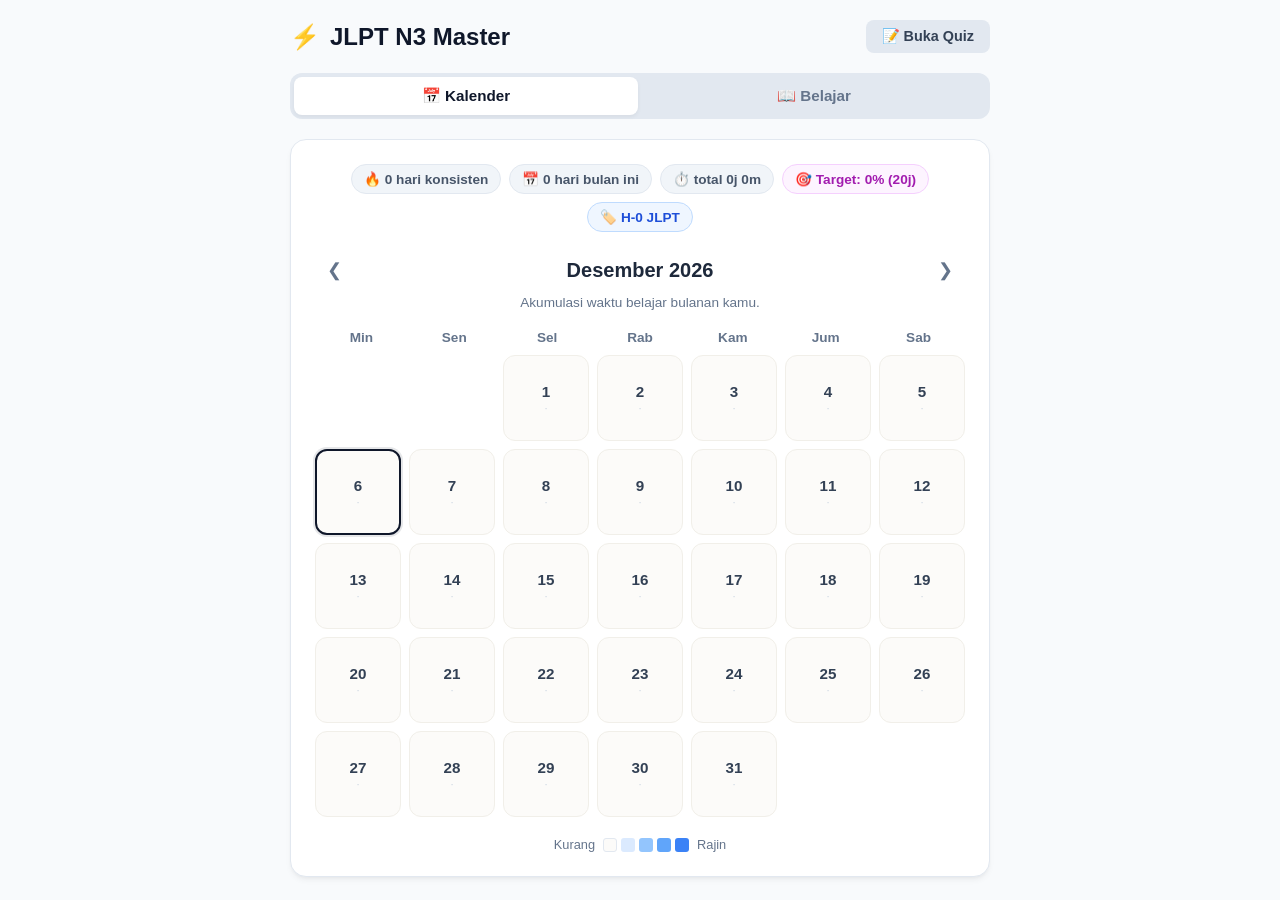
==== index.html @ 39426d57 "Add files via upload" ====
<!DOCTYPE html>
<html lang="id">
<head>
    <meta charset="UTF-8">
    <meta name="viewport" content="width=device-width, initial-scale=1.0">
    <title>Flashcard JLPT N3 - Kalender & Belajar</title>
    <link rel="stylesheet" href="style.css">
</head>
<body>

    <div class="app-container">
        <!-- HEADER -->
        <div class="header-container">
            <div class="header-title">
                <span class="calendar-icon">⚡</span>
                <h1>JLPT N3 Master</h1>
            </div>
            <a href="quiz.html" class="quiz-link-btn">📝 Buka Quiz</a>
        </div>

        <!-- TAB NAVIGATION -->
        <div class="tab-navigation">
            <button class="tab-btn active" id="btnTabCalendar" onclick="switchTab('calendar')">📅 Kalender</button>
            <button class="tab-btn" id="btnTabStudy" onclick="switchTab('study')">📖 Belajar</button>
        </div>

        <!-- TAB 1: KALENDER (AKUMULASI WAKTU & STATS) -->
        <div id="calendarTabContent" class="tab-content">
            <div id="calendarSection" class="calendar-card">
<div class="stats-bar">
    <div class="stat-badge">🔥 <span id="streakCount">0</span> hari konsisten</div>
    <div class="stat-badge">📅 <span id="monthDaysCount">0</span> hari bulan ini</div>
    <div class="stat-badge">⏱️ total <span id="totalMonthTime">0j 0m</span></div>
    <div class="stat-badge target-badge">🎯 Target: <span id="targetProgress">0%</span> (20j)</div>
    <div class="stat-badge jlpt">🏷️ H-<span id="jlptCountdown">0</span> JLPT</div>
</div>

                <!-- MONTH NAVIGATION -->
                <div class="month-nav">
                    <button class="nav-arrow" onclick="changeMonth(-1)">&#10094;</button>
                    <h2 id="monthYearTitle">September 2026</h2>
                    <button class="nav-arrow" onclick="changeMonth(1)">&#10095;</button>
                </div>
                <p class="calendar-subtitle">Akumulasi waktu belajar bulanan kamu.</p>

                <!-- WEEKDAYS HEADER -->
                <div class="weekdays-grid">
                    <div>Min</div><div>Sen</div><div>Sel</div><div>Rab</div><div>Kam</div><div>Jum</div><div>Sab</div>
                </div>

                <!-- DAYS GRID -->
                <div class="days-grid" id="daysGrid"></div>

                <!-- LEGEND -->
                <div class="calendar-legend">
                    <span>Kurang</span>
                    <div class="legend-boxes">
                        <div class="legend-box level-0"></div>
                        <div class="legend-box level-1"></div>
                        <div class="legend-box level-2"></div>
                        <div class="legend-box level-3"></div>
                        <div class="legend-box level-4"></div>
                    </div>
                    <span>Rajin</span>
                </div>
            </div>
        </div>

        <!-- TAB 2: MENU BELAJAR (DENGAN SESI PAGI, SIANG, MALAM) -->
        <div id="studyTabContent" class="tab-content" style="display: none;">
            <!-- Pemilihan Hari -->
            <div id="studySelectionCard" class="study-hub-card">
                <div class="study-hub-header">
                    <h2>🚀 Pilih Hari Materi Belajar</h2>
                    <p>Pilih hari materi kosakata JLPT N3 yang ingin kamu pelajari.</p>
                </div>
                <div class="study-selection-box">
                    <label for="directDaySelect"><strong>Target Hari:</strong></label>
                    <select id="directDaySelect" class="study-select">
                        <!-- Diisi otomatis via JavaScript -->
                    </select>
                    <button class="action-btn-primary" onclick="openStudySessions()">Buka Menu Sesi ➔</button>
                </div>
            </div>

            <!-- Menu Sesi (Pagi, Siang, Malam) per Hari -->
            <div id="studySessionMenu" class="session-menu-card" style="display: none;">
                <div class="session-header">
                    <button class="back-calendar-btn" onclick="backToStudySelection()">⬅️ Pilih Hari Lain</button>
                    <h3 id="studySessionMenuTitle">Sesi Belajar Hari ke-X</h3>
                </div>
                <div class="session-buttons-list">
                    <button id="studyBtnPagi" class="session-btn">
                        <div class="session-info">
                            <span class="session-title">☀️ Sesi Pagi</span>
                            <span class="session-desc">Bagian 1</span>
                        </div>
                        <span id="studyStatusPagi" class="status-badge">Mulai ➔</span>
                    </button>
                    <button id="studyBtnSiang" class="session-btn">
                        <div class="session-info">
                            <span class="session-title">🌤️ Sesi Siang</span>
                            <span class="session-desc">Bagian 2</span>
                        </div>
                        <span id="studyStatusSiang" class="status-badge">Mulai ➔</span>
                    </button>
                    <button id="studyBtnMalam" class="session-btn">
                        <div class="session-info">
                            <span class="session-title">🌙 Sesi Malam</span>
                            <span class="session-desc">Bagian 3</span>
                        </div>
                        <span id="studyStatusMalam" class="status-badge">Mulai ➔</span>
                    </button>
                </div>
            </div>
        </div>

        <!-- AREA BELAJAR FLASHCARD -->
        <div id="learning-area" style="display: none; margin-top: 20px;" class="learning-card">
            <div class="learning-top-bar">
                <button class="back-calendar-btn" onclick="backToStudySessionsMenu()">⬅️ Kembali ke Menu Sesi</button>
                <div class="info-bar" id="infoBar">
                    <span id="counter">Sisa: 20</span>
                    <span id="timerDisplay">⏱️ 00:00</span>
                </div>
            </div>

            <div class="flashcard-container" id="cardContainer">
                <div class="flashcard" id="flashcard">
                    <div class="card-face card-front" id="cardFront">-</div>
                    <div class="card-face card-back" id="cardBack">-</div>
                </div>
            </div>
            <p class="card-hint">Klik kartu untuk membalik</p>

            <div class="rating-buttons" id="ratingButtons">
                <button class="btn-hard" onclick="rateCard(3)">Susah (3)</button>
                <button class="btn-medium" onclick="rateCard(7)">Ragu (7)</button>
                <button class="btn-easy" onclick="rateCard('easy')">Mudah ✔️</button>
            </div>
        </div>

        <!-- SCREEN SELESAI -->
        <div class="completion-screen" id="completionScreen" style="display: none; margin-top: 20px;">
            <div class="completion-card">
                <h2>🎉 Sesi Selesai!</h2>
                <p id="resultText">Hebat! Kamu berhasil menguasai sesi ini.</p>
                <button class="restart-btn" onclick="backToStudySessionsMenuFromCompletion()">Kembali ke Menu Sesi 📚</button>
            </div>
        </div>
    </div>

    <script src="app.js"></script>
</body>
</html>
---- style.css ----
* {
    box-sizing: border-box;
    margin: 0;
    padding: 0;
    font-family: -apple-system, BlinkMacSystemFont, "Segoe UI", Roboto, Helvetica, Arial, sans-serif;
}

body {
    background-color: #f8fafc;
    color: #1e293b;
    padding: 20px;
    display: flex;
    justify-content: center;
    min-height: 100vh;
}

.app-container {
    width: 100%;
    max-width: 700px;
}

.header-container {
    display: flex;
    justify-content: space-between;
    align-items: center;
    margin-bottom: 20px;
}

.header-title {
    display: flex;
    align-items: center;
    gap: 10px;
}

.header-title h1 {
    font-size: 1.5rem;
    font-weight: 700;
    color: #0f172a;
}

.calendar-icon {
    font-size: 1.5rem;
}

.quiz-link-btn {
    background: #e2e8f0;
    color: #334155;
    padding: 8px 16px;
    border-radius: 8px;
    text-decoration: none;
    font-weight: 600;
    font-size: 0.9rem;
    transition: background 0.2s;
}

.quiz-link-btn:hover {
    background: #cbd5e1;
}

/* Calendar Card */
.calendar-card {
    background: #ffffff;
    border-radius: 16px;
    padding: 24px;
    box-shadow: 0 4px 6px -1px rgba(0, 0, 0, 0.05), 0 2px 4px -2px rgba(0, 0, 0, 0.05);
    border: 1px solid #e2e8f0;
}

.stats-bar {
    display: flex;
    gap: 8px;
    flex-wrap: wrap;
    margin-bottom: 20px;
    justify-content: center;
}

.stat-badge {
    background: #f1f5f9;
    padding: 6px 12px;
    border-radius: 20px;
    font-size: 0.85rem;
    font-weight: 600;
    color: #475569;
    border: 1px solid #e2e8f0;
}

.stat-badge.jlpt {
    background: #eff6ff;
    color: #1d4ed8;
    border-color: #bfdbfe;
}

.month-nav {
    display: flex;
    justify-content: space-between;
    align-items: center;
    margin-bottom: 6px;
}

.month-nav h2 {
    font-size: 1.25rem;
    font-weight: 700;
    color: #1e293b;
}

.nav-arrow {
    background: none;
    border: none;
    font-size: 1.1rem;
    cursor: pointer;
    color: #64748b;
    padding: 8px 12px;
    border-radius: 6px;
    transition: background 0.2s;
}

.nav-arrow:hover {
    background: #f1f5f9;
    color: #0f172a;
}

.calendar-subtitle {
    text-align: center;
    font-size: 0.85rem;
    color: #64748b;
    margin-bottom: 20px;
}

.weekdays-grid {
    display: grid;
    grid-template-columns: repeat(7, 1fr);
    text-align: center;
    font-weight: 600;
    font-size: 0.85rem;
    color: #64748b;
    margin-bottom: 10px;
}

.days-grid {
    display: grid;
    grid-template-columns: repeat(7, 1fr);
    gap: 8px;
}

.day-cell {
    aspect-ratio: 1;
    background: #fafaf9;
    border: 1px solid #f1f5f9;
    border-radius: 12px;
    display: flex;
    flex-direction: column;
    justify-content: center;
    align-items: center;
    cursor: pointer;
    transition: all 0.2s ease;
    padding: 4px;
}

.day-cell:hover {
    border-color: #94a3b8;
    transform: translateY(-1px);
}

.day-cell.empty {
    background: transparent;
    border: none;
    cursor: default;
}

.day-cell.empty:hover {
    transform: none;
}

.day-number {
    font-size: 0.95rem;
    font-weight: 600;
    color: #334155;
}

.day-time {
    font-size: 0.7rem;
    color: #64748b;
    margin-top: 2px;
}

/* Intensity Colors matching screenshot */
.day-cell.level-0 {
    background: #fcfbf9;
    border-color: #f1efe9;
}
.day-cell.level-0 .day-time {
    color: #cbd5e1;
}

.day-cell.level-1 {
    background: #dbeafe;
    border-color: #bfdbfe;
}
.day-cell.level-1 .day-number, .day-cell.level-1 .day-time {
    color: #1e40af;
}

.day-cell.level-2 {
    background: #93c5fd;
    border-color: #60a5fa;
}
.day-cell.level-2 .day-number, .day-cell.level-2 .day-time {
    color: #1e3a8a;
}

.day-cell.level-3 {
    background: #60a5fa;
    border-color: #3b82f6;
}
.day-cell.level-3 .day-number, .day-cell.level-3 .day-time {
    color: #ffffff;
}

.day-cell.level-4 {
    background: #3b82f6;
    border-color: #2563eb;
}
.day-cell.level-4 .day-number, .day-cell.level-4 .day-time {
    color: #ffffff;
}

.day-cell.today {
    border: 2px solid #0f172a;
    box-shadow: 0 0 0 2px rgba(15, 23, 42, 0.1);
}

/* Legend */
.calendar-legend {
    display: flex;
    align-items: center;
    justify-content: center;
    gap: 8px;
    margin-top: 20px;
    font-size: 0.8rem;
    color: #64748b;
}

.legend-boxes {
    display: flex;
    gap: 4px;
}

.legend-box {
    width: 14px;
    height: 14px;
    border-radius: 3px;
}

.legend-box.level-0 { background: #fcfbf9; border: 1px solid #e2e8f0; }
.legend-box.level-1 { background: #dbeafe; }
.legend-box.level-2 { background: #93c5fd; }
.legend-box.level-3 { background: #60a5fa; }
.legend-box.level-4 { background: #3b82f6; }

/* Session Menu Card */
.session-menu-card, .learning-card, .completion-card {
    background: #ffffff;
    border-radius: 16px;
    padding: 24px;
    box-shadow: 0 4px 6px -1px rgba(0, 0, 0, 0.05);
    border: 1px solid #e2e8f0;
}

.session-header {
    display: flex;
    flex-direction: column;
    gap: 12px;
    margin-bottom: 20px;
}

.session-header h3 {
    font-size: 1.2rem;
    color: #1e293b;
}

.back-calendar-btn {
    background: #f1f5f9;
    border: none;
    color: #475569;
    padding: 8px 12px;
    border-radius: 8px;
    font-weight: 600;
    font-size: 0.85rem;
    cursor: pointer;
    align-self: flex-start;
    transition: background 0.2s;
}

.back-calendar-btn:hover {
    background: #e2e8f0;
}

.session-buttons-list {
    display: flex;
    flex-direction: column;
    gap: 12px;
}

.session-btn {
    padding: 16px 20px;
    font-size: 1rem;
    border-radius: 12px;
    border: 2px solid #e2e8f0;
    background: #ffffff;
    cursor: pointer;
    display: flex;
    justify-content: space-between;
    align-items: center;
    transition: all 0.2s ease;
    text-align: left;
}

.session-info {
    display: flex;
    flex-direction: column;
    gap: 2px;
}

.session-title {
    font-weight: 700;
    color: #1e293b;
}

.session-desc {
    font-size: 0.8rem;
    color: #64748b;
}

.status-badge {
    font-weight: 600;
    font-size: 0.9rem;
    padding: 6px 12px;
    border-radius: 8px;
    background: #f1f5f9;
    color: #475569;
}

.session-btn.completed {
    background: #f0fdf4;
    border-color: #86efac;
}
.session-btn.completed .status-badge {
    background: #dcfce7;
    color: #166534;
}

.session-btn.locked {
    background: #f8fafc;
    border-color: #e2e8f0;
    opacity: 0.7;
    cursor: not-allowed;
}

/* Learning Area */
.learning-top-bar {
    display: flex;
    justify-content: space-between;
    align-items: center;
    margin-bottom: 20px;
}

.info-bar {
    display: flex;
    gap: 15px;
    font-weight: 600;
    color: #475569;
    font-size: 0.9rem;
}

.flashcard-container {
    perspective: 1000px;
    width: 100%;
    height: 260px;
    margin-bottom: 12px;
}

.flashcard {
    width: 100%;
    height: 100%;
    position: relative;
    transform-style: preserve-3d;
    transition: transform 0.4s ease;
    cursor: pointer;
}

.flashcard.flipped {
    transform: rotateY(180deg);
}

.card-face {
    position: absolute;
    width: 100%;
    height: 100%;
    backface-visibility: hidden;
    display: flex;
    justify-content: center;
    align-items: center;
    border-radius: 14px;
    font-size: 1.8rem;
    font-weight: bold;
    padding: 20px;
    text-align: center;
    box-shadow: 0 4px 6px -1px rgba(0,0,0,0.05);
    border: 2px solid #e2e8f0;
}

.card-front {
    background: #ffffff;
    color: #0f172a;
}

.card-back {
    background: #f8fafc;
    color: #1e293b;
    transform: rotateY(180deg);
}

.card-hint {
    text-align: center;
    font-size: 0.8rem;
    color: #94a3b8;
    margin-bottom: 20px;
}

.rating-buttons {
    display: flex;
    gap: 10px;
}

.rating-buttons button {
    flex: 1;
    padding: 12px;
    border: none;
    border-radius: 10px;
    font-weight: bold;
    cursor: pointer;
    color: white;
    font-size: 0.95rem;
    transition: opacity 0.2s;
}

.rating-buttons button:hover {
    opacity: 0.9;
}

.btn-hard { background: #ef4444; }
.btn-medium { background: #f59e0b; }
.btn-easy { background: #10b981; }

/* Completion */
.completion-card {
    text-align: center;
    padding: 20px;
}

.completion-card h2 {
    color: #166534;
    margin-bottom: 10px;
}

.completion-card p {
    color: #475569;
    margin-bottom: 20px;
    line-height: 1.5;
}

.restart-btn {
    background: #2563eb;
    color: white;
    border: none;
    padding: 12px 24px;
    border-radius: 10px;
    font-weight: bold;
    cursor: pointer;
    font-size: 1rem;
}
.restart-btn:hover {
    background: #1d4ed8;
}
/* --- TAB NAVIGATION STYLING --- */
.tab-navigation {
    display: flex;
    background: #e2e8f0;
    padding: 4px;
    border-radius: 12px;
    margin-bottom: 20px;
    gap: 4px;
}

.tab-btn {
    flex: 1;
    padding: 10px;
    border: none;
    background: transparent;
    font-weight: 600;
    font-size: 0.95rem;
    color: #64748b;
    border-radius: 8px;
    cursor: pointer;
    transition: all 0.2s ease;
}

.tab-btn.active {
    background: #ffffff;
    color: #0f172a;
    box-shadow: 0 2px 4px rgba(0, 0, 0, 0.05);
}

/* --- STUDY HUB CARD (TAB BELAJAR) --- */
.study-hub-card {
    background: #ffffff;
    border-radius: 16px;
    padding: 24px;
    box-shadow: 0 4px 6px -1px rgba(0, 0, 0, 0.05);
    border: 1px solid #e2e8f0;
}

.study-hub-header {
    margin-bottom: 20px;
}

.study-hub-header h2 {
    font-size: 1.25rem;
    color: #1e293b;
    margin-bottom: 6px;
}

.study-hub-header p {
    font-size: 0.9rem;
    color: #64748b;
}

.study-selection-box {
    display: flex;
    flex-direction: column;
    gap: 12px;
}

.study-select {
    padding: 12px;
    border-radius: 8px;
    border: 1px solid #cbd5e1;
    font-size: 1rem;
    background: #f8fafc;
    color: #1e293b;
}

.action-btn-primary {
    background: #2563eb;
    color: white;
    border: none;
    padding: 12px;
    border-radius: 10px;
    font-weight: bold;
    font-size: 1rem;
    cursor: pointer;
    transition: background 0.2s;
}

.action-btn-primary:hover {
    background: #1d4ed8;
}
/* --- TAB NAVIGATION STYLING --- */
.tab-navigation {
    display: flex;
    background: #e2e8f0;
    padding: 4px;
    border-radius: 12px;
    margin-bottom: 20px;
    gap: 4px;
}

.tab-btn {
    flex: 1;
    padding: 10px;
    border: none;
    background: transparent;
    font-weight: 600;
    font-size: 0.95rem;
    color: #64748b;
    border-radius: 8px;
    cursor: pointer;
    transition: all 0.2s ease;
}

.tab-btn.active {
    background: #ffffff;
    color: #0f172a;
    box-shadow: 0 2px 4px rgba(0, 0, 0, 0.05);
}

/* --- STUDY HUB CARD (TAB BELAJAR) --- */
.study-hub-card {
    background: #ffffff;
    border-radius: 16px;
    padding: 24px;
    box-shadow: 0 4px 6px -1px rgba(0, 0, 0, 0.05);
    border: 1px solid #e2e8f0;
}

.study-hub-header {
    margin-bottom: 20px;
}

.study-hub-header h2 {
    font-size: 1.25rem;
    color: #1e293b;
    margin-bottom: 6px;
}

.study-hub-header p {
    font-size: 0.9rem;
    color: #64748b;
}

.study-selection-box {
    display: flex;
    flex-direction: column;
    gap: 12px;
}

.study-select {
    padding: 12px;
    border-radius: 8px;
    border: 1px solid #cbd5e1;
    font-size: 1rem;
    background: #f8fafc;
    color: #1e293b;
}

.action-btn-primary {
    background: #2563eb;
    color: white;
    border: none;
    padding: 12px;
    border-radius: 10px;
    font-weight: bold;
    font-size: 1rem;
    cursor: pointer;
    transition: background 0.2s;
}

.action-btn-primary:hover {
    background: #1d4ed8;
}

* {
    box-sizing: border-box;
    margin: 0;
    padding: 0;
    font-family: -apple-system, BlinkMacSystemFont, "Segoe UI", Roboto, Helvetica, Arial, sans-serif;
}

body {
    background-color: #f8fafc;
    color: #1e293b;
    padding: 20px;
    display: flex;
    justify-content: center;
    min-height: 100vh;
}

.app-container {
    width: 100%;
    max-width: 700px;
}

.header-container {
    display: flex;
    justify-content: space-between;
    align-items: center;
    margin-bottom: 20px;
}

.header-title {
    display: flex;
    align-items: center;
    gap: 10px;
}

.header-title h1 {
    font-size: 1.5rem;
    font-weight: 700;
    color: #0f172a;
}

.calendar-icon {
    font-size: 1.5rem;
}

.quiz-link-btn {
    background: #e2e8f0;
    color: #334155;
    padding: 8px 16px;
    border-radius: 8px;
    text-decoration: none;
    font-weight: 600;
    font-size: 0.9rem;
    transition: background 0.2s;
}

.quiz-link-btn:hover {
    background: #cbd5e1;
}

/* Calendar Card (Non-klik / View Only) */
.calendar-card {
    background: #ffffff;
    border-radius: 16px;
    padding: 24px;
    box-shadow: 0 4px 6px -1px rgba(0, 0, 0, 0.05), 0 2px 4px -2px rgba(0, 0, 0, 0.05);
    border: 1px solid #e2e8f0;
}

.stats-bar {
    display: flex;
    gap: 8px;
    flex-wrap: wrap;
    margin-bottom: 20px;
    justify-content: center;
}

.stat-badge {
    background: #f1f5f9;
    padding: 6px 12px;
    border-radius: 20px;
    font-size: 0.85rem;
    font-weight: 600;
    color: #475569;
    border: 1px solid #e2e8f0;
}

.stat-badge.jlpt {
    background: #eff6ff;
    color: #1d4ed8;
    border-color: #bfdbfe;
}

.month-nav {
    display: flex;
    justify-content: space-between;
    align-items: center;
    margin-bottom: 6px;
}

.month-nav h2 {
    font-size: 1.25rem;
    font-weight: 700;
    color: #1e293b;
}

.nav-arrow {
    background: none;
    border: none;
    font-size: 1.1rem;
    cursor: pointer;
    color: #64748b;
    padding: 8px 12px;
    border-radius: 6px;
    transition: background 0.2s;
}

.nav-arrow:hover {
    background: #f1f5f9;
    color: #0f172a;
}

.calendar-subtitle {
    text-align: center;
    font-size: 0.85rem;
    color: #64748b;
    margin-bottom: 20px;
}

.weekdays-grid {
    display: grid;
    grid-template-columns: repeat(7, 1fr);
    text-align: center;
    font-weight: 600;
    font-size: 0.85rem;
    color: #64748b;
    margin-bottom: 10px;
}

.days-grid {
    display: grid;
    grid-template-columns: repeat(7, 1fr);
    gap: 8px;
}

.day-cell {
    aspect-ratio: 1;
    background: #fafaf9;
    border: 1px solid #f1f5f9;
    border-radius: 12px;
    display: flex;
    flex-direction: column;
    justify-content: center;
    align-items: center;
    cursor: default; /* Membuat sel kalender tidak bisa diklik */
    padding: 4px;
}

.day-cell.empty {
    background: transparent;
    border: none;
}

.day-number {
    font-size: 0.95rem;
    font-weight: 600;
    color: #334155;
}

.day-time {
    font-size: 0.7rem;
    color: #64748b;
    margin-top: 2px;
}

/* Intensity Colors */
.day-cell.level-0 { background: #fcfbf9; border-color: #f1efe9; }
.day-cell.level-0 .day-time { color: #cbd5e1; }
.day-cell.level-1 { background: #dbeafe; border-color: #bfdbfe; }
.day-cell.level-1 .day-number, .day-cell.level-1 .day-time { color: #1e40af; }
.day-cell.level-2 { background: #93c5fd; border-color: #60a5fa; }
.day-cell.level-2 .day-number, .day-cell.level-2 .day-time { color: #1e3a8a; }
.day-cell.level-3 { background: #60a5fa; border-color: #3b82f6; }
.day-cell.level-3 .day-number, .day-cell.level-3 .day-time { color: #ffffff; }
.day-cell.level-4 { background: #3b82f6; border-color: #2563eb; }
.day-cell.level-4 .day-number, .day-cell.level-4 .day-time { color: #ffffff; }

.day-cell.today {
    border: 2px solid #0f172a;
    box-shadow: 0 0 0 2px rgba(15, 23, 42, 0.1);
}

/* Legend */
.calendar-legend {
    display: flex;
    align-items: center;
    justify-content: center;
    gap: 8px;
    margin-top: 20px;
    font-size: 0.8rem;
    color: #64748b;
}

.legend-boxes {
    display: flex;
    gap: 4px;
}

.legend-box {
    width: 14px;
    height: 14px;
    border-radius: 3px;
}

.legend-box.level-0 { background: #fcfbf9; border: 1px solid #e2e8f0; }
.legend-box.level-1 { background: #dbeafe; }
.legend-box.level-2 { background: #93c5fd; }
.legend-box.level-3 { background: #60a5fa; }
.legend-box.level-4 { background: #3b82f6; }

/* Session Menu Card & Learning */
.session-menu-card, .learning-card, .completion-card {
    background: #ffffff;
    border-radius: 16px;
    padding: 24px;
    box-shadow: 0 4px 6px -1px rgba(0, 0, 0, 0.05);
    border: 1px solid #e2e8f0;
}

.session-header {
    display: flex;
    flex-direction: column;
    gap: 12px;
    margin-bottom: 20px;
}

.session-header h3 {
    font-size: 1.2rem;
    color: #1e293b;
}

.back-calendar-btn {
    background: #f1f5f9;
    border: none;
    color: #475569;
    padding: 8px 12px;
    border-radius: 8px;
    font-weight: 600;
    font-size: 0.85rem;
    cursor: pointer;
    align-self: flex-start;
    transition: background 0.2s;
}

.back-calendar-btn:hover {
    background: #e2e8f0;
}

.session-buttons-list {
    display: flex;
    flex-direction: column;
    gap: 12px;
}

.session-btn {
    padding: 16px 20px;
    font-size: 1rem;
    border-radius: 12px;
    border: 2px solid #e2e8f0;
    background: #ffffff;
    cursor: pointer;
    display: flex;
    justify-content: space-between;
    align-items: center;
    transition: all 0.2s ease;
    text-align: left;
}

.session-info {
    display: flex;
    flex-direction: column;
    gap: 2px;
}

.session-title {
    font-weight: 700;
    color: #1e293b;
}

.session-desc {
    font-size: 0.8rem;
    color: #64748b;
}

.status-badge {
    font-weight: 600;
    font-size: 0.9rem;
    padding: 6px 12px;
    border-radius: 8px;
    background: #f1f5f9;
    color: #475569;
}

.session-btn.completed {
    background: #f0fdf4;
    border-color: #86efac;
}
.session-btn.completed .status-badge {
    background: #dcfce7;
    color: #166534;
}

.session-btn.locked {
    background: #f8fafc;
    border-color: #e2e8f0;
    opacity: 0.7;
    cursor: not-allowed;
}

/* Learning Area */
.learning-top-bar {
    display: flex;
    justify-content: space-between;
    align-items: center;
    margin-bottom: 20px;
}

.info-bar {
    display: flex;
    gap: 15px;
    font-weight: 600;
    color: #475569;
    font-size: 0.9rem;
}

.flashcard-container {
    perspective: 1000px;
    width: 100%;
    height: 260px;
    margin-bottom: 12px;
}

.flashcard {
    width: 100%;
    height: 100%;
    position: relative;
    transform-style: preserve-3d;
    transition: transform 0.4s ease;
    cursor: pointer;
}

.flashcard.flipped {
    transform: rotateY(180deg);
}

.card-face {
    position: absolute;
    width: 100%;
    height: 100%;
    backface-visibility: hidden;
    display: flex;
    justify-content: center;
    align-items: center;
    border-radius: 14px;
    font-size: 1.8rem;
    font-weight: bold;
    padding: 20px;
    text-align: center;
    box-shadow: 0 4px 6px -1px rgba(0,0,0,0.05);
    border: 2px solid #e2e8f0;
}

.card-front {
    background: #ffffff;
    color: #0f172a;
}

.card-back {
    background: #f8fafc;
    color: #1e293b;
    transform: rotateY(180deg);
}

.card-hint {
    text-align: center;
    font-size: 0.8rem;
    color: #94a3b8;
    margin-bottom: 20px;
}

.rating-buttons {
    display: flex;
    gap: 10px;
}

.rating-buttons button {
    flex: 1;
    padding: 12px;
    border: none;
    border-radius: 10px;
    font-weight: bold;
    cursor: pointer;
    color: white;
    font-size: 0.95rem;
    transition: opacity 0.2s;
}

.rating-buttons button:hover {
    opacity: 0.9;
}

.btn-hard { background: #ef4444; }
.btn-medium { background: #f59e0b; }
.btn-easy { background: #10b981; }

/* Completion */
.completion-card {
    text-align: center;
    padding: 20px;
}

.completion-card h2 {
    color: #166534;
    margin-bottom: 10px;
}

.completion-card p {
    color: #475569;
    margin-bottom: 20px;
    line-height: 1.5;
}

.restart-btn {
    background: #2563eb;
    color: white;
    border: none;
    padding: 12px 24px;
    border-radius: 10px;
    font-weight: bold;
    cursor: pointer;
    font-size: 1rem;
}
.restart-btn:hover {
    background: #1d4ed8;
}
/* --- QUIZ OPTIONS STYLING --- */
.quiz-option-btn {
    width: 100%;
    padding: 14px 20px;
    background: #ffffff;
    border: 2px solid #e2e8f0;
    border-radius: 12px;
    font-size: 1rem;
    font-weight: 600;
    color: #1e293b;
    cursor: pointer;
    text-align: left;
    transition: all 0.2s ease;
    box-shadow: 0 2px 4px rgba(0, 0, 0, 0.02);
}

.quiz-option-btn:hover {
    background: #f1f5f9;
    border-color: #cbd5e1;
}

.quiz-option-btn.correct {
    background: #f0fdf4 !important;
    border-color: #86efac !important;
    color: #166534 !important;
}

.quiz-option-btn.wrong {
    background: #fef2f2 !important;
    border-color: #fca5a5 !important;
    color: #991b1b !important;
}
/* --- TARGET BADGE STYLING --- */
.stat-badge.target-badge {
    background: #fdf4ff;
    color: #a21caf;
    border-color: #f5d0fe;
}
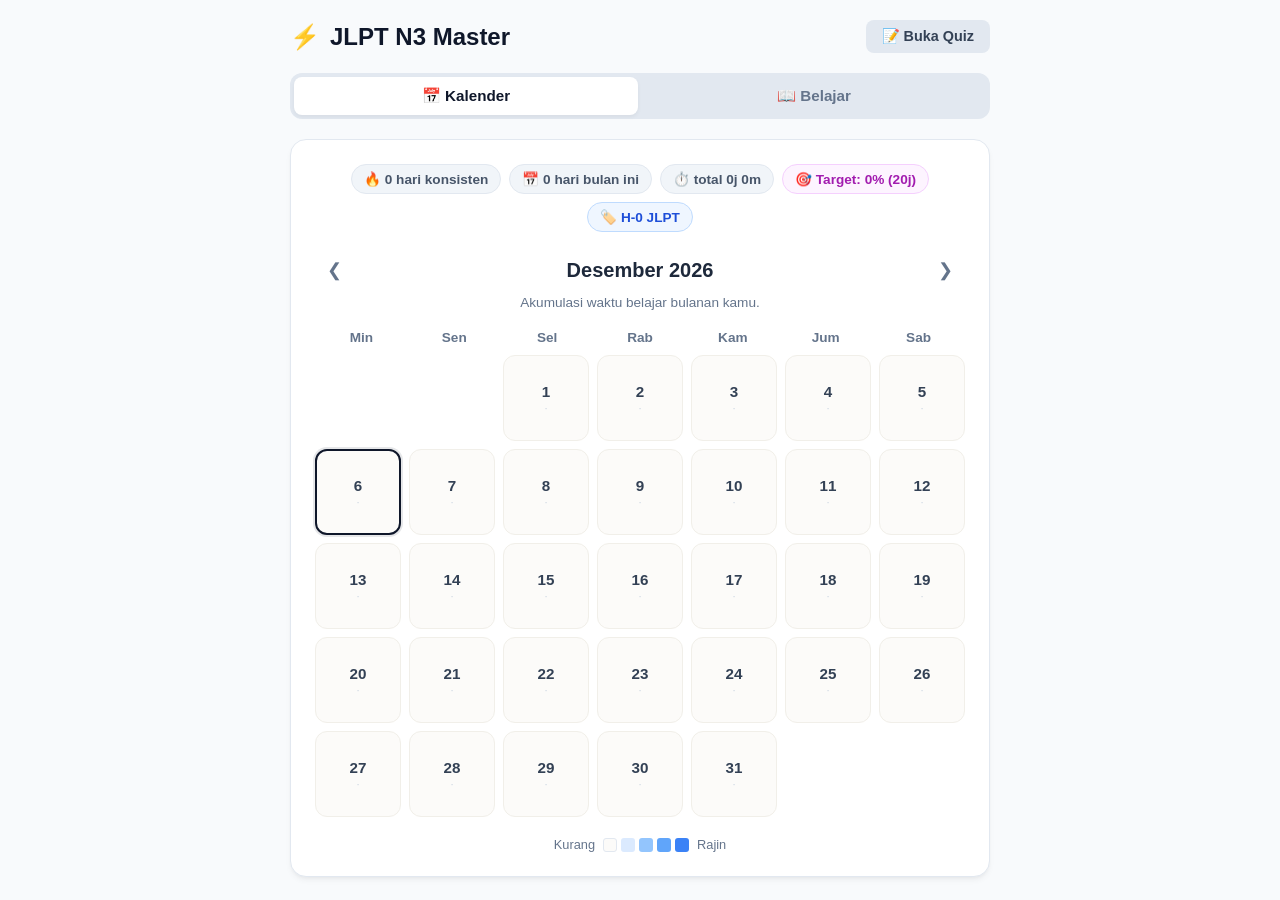
==== commit 9e279546: "Add study session menu and vocabulary list Added a study session menu with buttons for different stu" ====
--- a/index.html
+++ b/index.html
@@ -139,7 +139,44 @@
                 <button class="btn-easy" onclick="rateCard('easy')">Mudah ✔️</button>
             </div>
         </div>
+<!-- Menu Sesi (Pagi, Siang, Malam) per Hari -->
+            <div id="studySessionMenu" class="session-menu-card" style="display: none;">
+                <div class="session-header">
+                    <button class="back-calendar-btn" onclick="backToStudySelection()">⬅️ Pilih Hari Lain</button>
+                    <h3 id="studySessionMenuTitle">Sesi Belajar Hari ke-X</h3>
+                </div>
+                <div class="session-buttons-list">
+                    <button id="studyBtnPagi" class="session-btn">
+                        <div class="session-info">
+                            <span class="session-title">☀️ Sesi Pagi</span>
+                            <span class="session-desc">Bagian 1</span>
+                        </div>
+                        <span id="studyStatusPagi" class="status-badge">Mulai ➔</span>
+                    </button>
+                    <button id="studyBtnSiang" class="session-btn">
+                        <div class="session-info">
+                            <span class="session-title">🌤️ Sesi Siang</span>
+                            <span class="session-desc">Bagian 2</span>
+                        </div>
+                        <span id="studyStatusSiang" class="status-badge">Mulai ➔</span>
+                    </button>
+                    <button id="studyBtnMalam" class="session-btn">
+                        <div class="session-info">
+                            <span class="session-title">🌙 Sesi Malam</span>
+                            <span class="session-desc">Bagian 3</span>
+                        </div>
+                        <span id="studyStatusMalam" class="status-badge">Mulai ➔</span>
+                    </button>
+                </div>
 
+                <!-- TAMBAHAN: Daftar Kosakata Hari Ini -->
+                <div class="day-vocab-list-container" style="margin-top: 24px;">
+                    <h4 style="margin-bottom: 12px; font-size: 1.05rem; color: #1e293b;">📖 Daftar Kosakata Hari Ini:</h4>
+                    <div id="dayVocabList" class="vocab-list-scroll">
+                        <!-- Diisi otomatis via JavaScript -->
+                    </div>
+                </div>
+            </div>
         <!-- SCREEN SELESAI -->
         <div class="completion-screen" id="completionScreen" style="display: none; margin-top: 20px;">
             <div class="completion-card">
@@ -152,4 +189,4 @@
 
     <script src="app.js"></script>
 </body>
-</html>+</html>
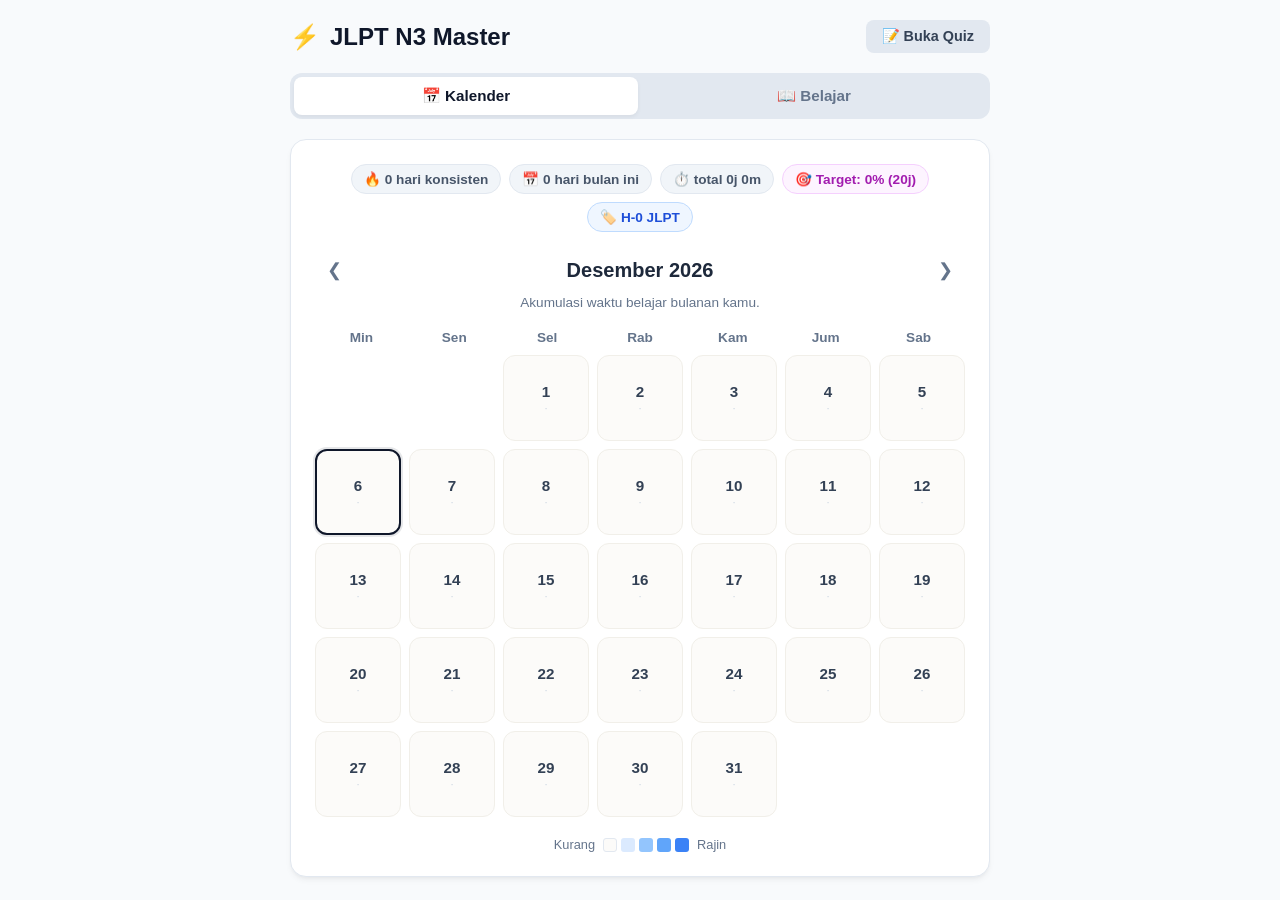
==== commit fde37219: "Add vocabulary preview section to index.html Added a preview section for today's vocabulary." ====
--- a/index.html
+++ b/index.html
@@ -111,6 +111,12 @@
                         </div>
                         <span id="studyStatusMalam" class="status-badge">Mulai ➔</span>
                     </button>
+                    <div class="preview-vocab-section" style="margin-top: 20px; text-align: left;">
+        <h4 style="margin-bottom: 8px; font-size: 0.95rem; color: #475569;">👁️ Preview Kosakata Hari Ini:</h4>
+        <div id="previewVocabList" class="vocab-list-scroll" style="max-height: 200px;">
+            <!-- Diisi otomatis via JavaScript -->
+        </div>
+    </div>
                 </div>
             </div>
         </div>
--- a/style.css
+++ b/style.css
@@ -1130,4 +1130,49 @@
     background: #fdf4ff;
     color: #a21caf;
     border-color: #f5d0fe;
-}+}
+/* --- DAFTAR KOSAKATA DI MENU SESI --- */
+.vocab-list-scroll {
+    max-height: 280px;
+    overflow-y: auto;
+    display: flex;
+    flex-direction: column;
+    gap: 8px;
+    padding-right: 4px;
+}
+
+.vocab-item {
+    background: #f8fafc;
+    border: 1px solid #e2e8f0;
+    padding: 10px 14px;
+    border-radius: 8px;
+    display: flex;
+    align-items: center;
+    gap: 12px;
+    font-size: 0.9rem;
+    transition: background 0.2s;
+}
+
+.vocab-item:hover {
+    background: #f1f5f9;
+}
+
+.vocab-number {
+    color: #94a3b8;
+    font-size: 0.8rem;
+    font-weight: 600;
+    min-width: 24px;
+}
+
+.vocab-front {
+    font-weight: 700;
+    color: #0f172a;
+    font-size: 1rem;
+    min-width: 90px;
+}
+
+.vocab-back {
+    color: #475569;
+    flex: 1;
+    text-align: right;
+}
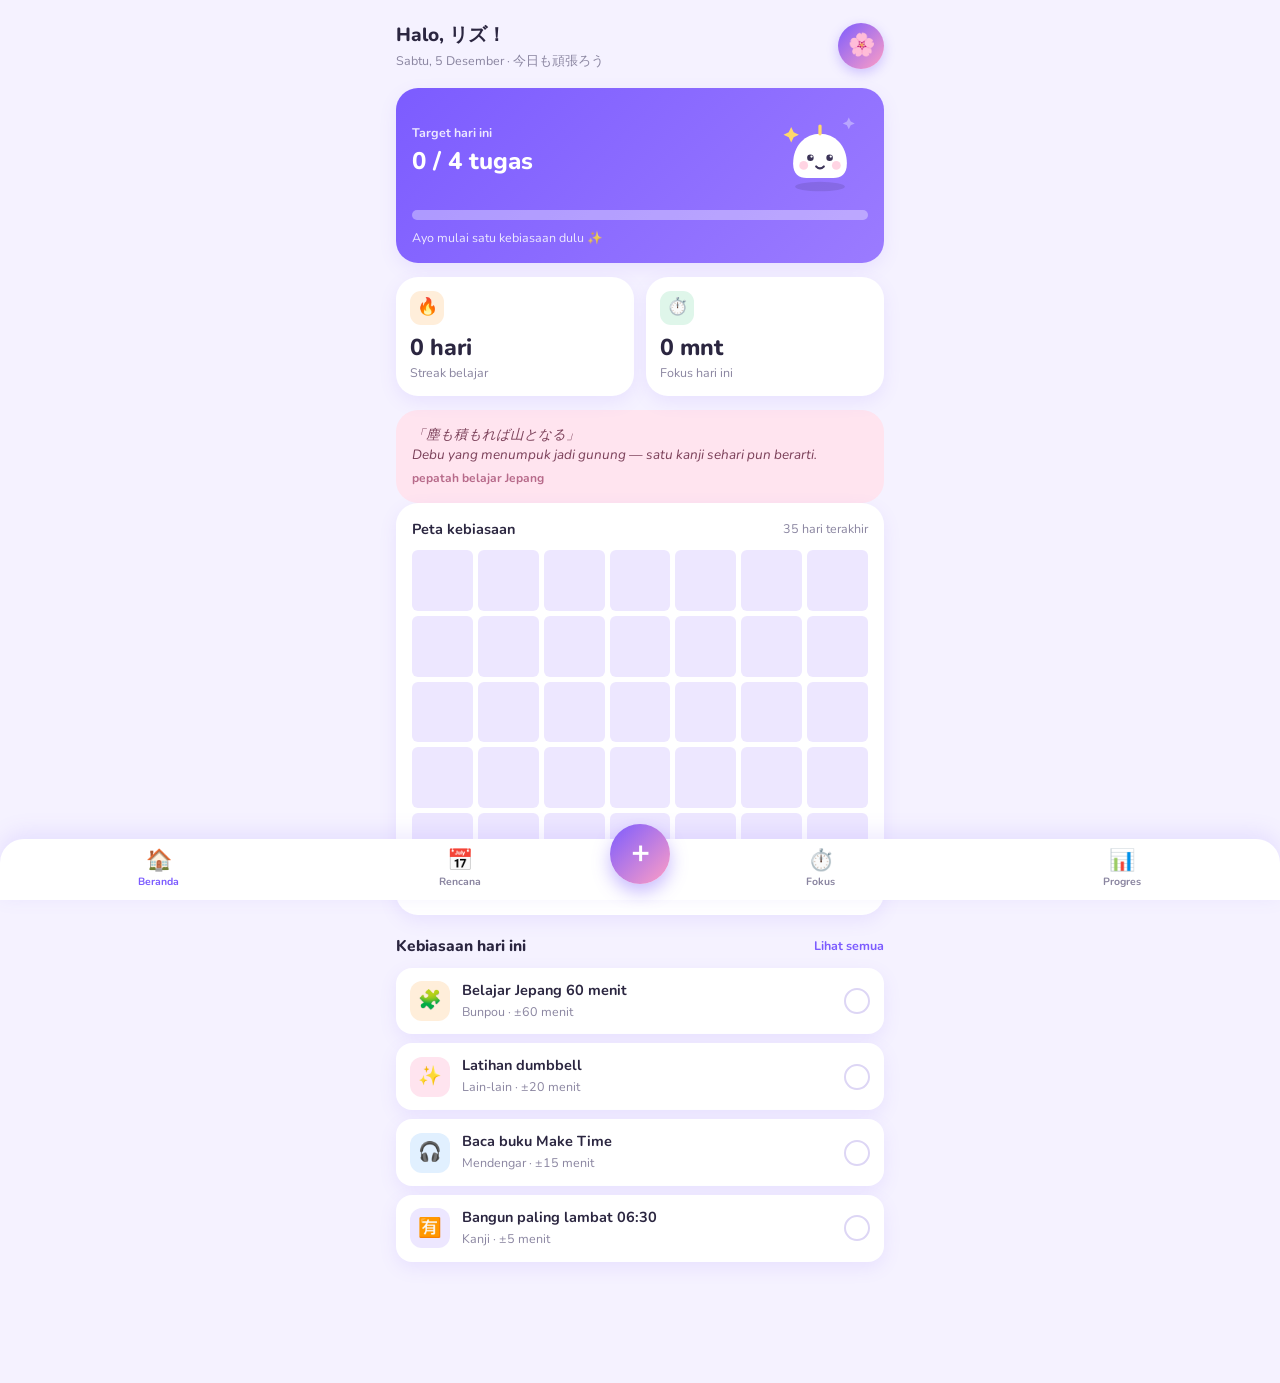
==== commit e8164ad4: "Add files via upload" ====
--- a/index.html
+++ b/index.html
@@ -1,198 +1,652 @@
 <!DOCTYPE html>
 <html lang="id">
 <head>
-    <meta charset="UTF-8">
-    <meta name="viewport" content="width=device-width, initial-scale=1.0">
-    <title>Flashcard JLPT N3 - Kalender & Belajar</title>
-    <link rel="stylesheet" href="style.css">
+<meta charset="utf-8">
+<meta name="viewport" content="width=device-width, initial-scale=1, viewport-fit=cover">
+<meta name="theme-color" content="#7C5CFF">
+<link rel="manifest" href="manifest.webmanifest">
+<link rel="apple-touch-icon" href="ikon-192.png">
+<link rel="preconnect" href="https://fonts.googleapis.com">
+<link rel="preconnect" href="https://fonts.gstatic.com" crossorigin>
+<link href="https://fonts.googleapis.com/css2?family=Nunito:wght@400;600;700;800&display=swap" rel="stylesheet">
+<title>Ganbatte — Pelacak Kebiasaan</title>
+<style>
+:root{
+  --ungu:#7C5CFF; --ungu-tua:#5B3FD9; --ungu-muda:#EDE7FF; --bg:#F5F2FF;
+  --pink:#FF9EC4; --pink-muda:#FFE4EF; --hijau:#4ECB8E; --hijau-muda:#DFF6EA;
+  --oranye:#FFAE57; --oranye-muda:#FFEEDA; --biru:#5AA9F5; --biru-muda:#E1F0FF;
+  --teks:#2B2640; --abu:#8A85A0; --kartu:#fff;
+  --r1:16px; --r2:22px; --r3:28px;
+  --bayang:0 6px 18px rgba(124,92,255,.10);
+}
+*{box-sizing:border-box;-webkit-tap-highlight-color:transparent}
+html,body{margin:0;padding:0}
+body{
+  font-family:Nunito,system-ui,-apple-system,"Segoe UI",Roboto,sans-serif;
+  background:var(--bg); color:var(--teks); font-size:15px; line-height:1.45;
+  padding-bottom:112px; overscroll-behavior-y:none;
+}
+#bungkus{max-width:520px;margin:0 auto;padding:18px 16px 0}
+.layar{display:none;animation:masuk .22s ease}
+.layar.aktif{display:block}
+@keyframes masuk{from{opacity:0;transform:translateY(8px)}to{opacity:1;transform:none}}
+
+/* ---------- header ---------- */
+.kepala{display:flex;align-items:center;gap:12px;margin:4px 0 18px}
+.kepala .teks{flex:1;min-width:0}
+.kepala h1{margin:0;font-size:19px;font-weight:800}
+.kepala p{margin:2px 0 0;font-size:12.5px;color:var(--abu)}
+.avatar{width:46px;height:46px;border-radius:50%;flex:0 0 auto;
+  background:linear-gradient(135deg,var(--ungu),var(--pink));
+  display:flex;align-items:center;justify-content:center;font-size:22px;
+  box-shadow:0 4px 12px rgba(124,92,255,.32)}
+.judul-layar{display:flex;align-items:center;gap:10px;margin:2px 0 16px}
+.judul-layar h1{margin:0;font-size:20px;font-weight:800;flex:1}
+.ikon-bulat{width:38px;height:38px;border-radius:12px;border:0;background:var(--kartu);
+  box-shadow:var(--bayang);font-size:17px;cursor:pointer;display:grid;place-items:center}
+
+/* ---------- kartu ---------- */
+.kartu{background:var(--kartu);border-radius:var(--r2);padding:16px;box-shadow:var(--bayang);margin-bottom:14px}
+.kartu-ungu{background:linear-gradient(135deg,var(--ungu),#9B7BFF);color:#fff}
+.kartu-ungu .kecil{color:rgba(255,255,255,.85)}
+.baris{display:flex;align-items:center;gap:12px}
+.kecil{font-size:12.5px;color:var(--abu)}
+.h2{font-size:15.5px;font-weight:800;margin:20px 0 10px;display:flex;align-items:center}
+.h2 a{margin-left:auto;font-size:12.5px;color:var(--ungu);text-decoration:none;font-weight:700}
+.bar{height:10px;border-radius:99px;background:rgba(255,255,255,.35);overflow:hidden;margin-top:10px}
+.kartu:not(.kartu-ungu) .bar{background:var(--ungu-muda)}
+.bar > i{display:block;height:100%;border-radius:99px;background:#fff;transition:width .35s ease}
+.kartu:not(.kartu-ungu) .bar > i{background:linear-gradient(90deg,var(--ungu),var(--pink))}
+.bar.tipis{height:8px}
+
+/* ---------- daftar tugas ---------- */
+.tugas{display:flex;align-items:center;gap:12px;padding:12px 14px;background:var(--kartu);
+  border-radius:var(--r1);box-shadow:var(--bayang);margin-bottom:9px;cursor:pointer}
+.tugas .ikon{width:40px;height:40px;border-radius:12px;display:grid;place-items:center;font-size:19px;flex:0 0 auto}
+.tugas .isi{flex:1;min-width:0}
+.tugas .isi b{display:block;font-size:14.5px;font-weight:700}
+.tugas.selesai .isi b{text-decoration:line-through;color:var(--abu);font-weight:600}
+.cawang{width:26px;height:26px;border-radius:50%;border:2.5px solid #DDD6F5;display:grid;place-items:center;
+  color:transparent;font-size:14px;flex:0 0 auto;transition:.2s}
+.tugas.selesai .cawang{background:var(--ungu);border-color:var(--ungu);color:#fff}
+.kategori-kanji{background:var(--ungu-muda)} .kategori-kosakata{background:var(--hijau-muda)}
+.kategori-bunpou{background:var(--oranye-muda)} .kategori-dengar{background:var(--biru-muda)}
+.kategori-lain{background:var(--pink-muda)}
+
+/* ---------- strip minggu ---------- */
+.strip{display:flex;gap:6px;margin-bottom:14px}
+.strip div{flex:1;text-align:center;padding:9px 0 8px;border-radius:14px;background:var(--kartu);
+  box-shadow:var(--bayang);font-size:11.5px;color:var(--abu);cursor:pointer}
+.strip div b{display:block;font-size:15px;color:var(--teks);font-weight:700;margin-top:2px}
+.strip div.ini{background:linear-gradient(135deg,var(--ungu),#9B7BFF);color:rgba(255,255,255,.9)}
+.strip div.ini b{color:#fff}
+
+/* ---------- fokus ---------- */
+.tab{display:flex;gap:6px;background:var(--ungu-muda);padding:5px;border-radius:99px;margin-bottom:20px}
+.tab button{flex:1;border:0;background:transparent;padding:9px 0;border-radius:99px;font:inherit;
+  font-weight:700;color:var(--abu);cursor:pointer;font-size:13.5px}
+.tab button.aktif{background:#fff;color:var(--ungu);box-shadow:0 2px 8px rgba(124,92,255,.18)}
+.lingkar{position:relative;width:242px;height:242px;margin:6px auto 18px}
+.lingkar svg{transform:rotate(-90deg)}
+.lingkar .tengah{position:absolute;inset:0;display:flex;flex-direction:column;align-items:center;justify-content:center;gap:2px}
+.maskot{width:96px;height:96px}
+.jam{font-size:38px;font-weight:800;letter-spacing:1px;font-variant-numeric:tabular-nums}
+.pil{display:block;width:100%;max-width:270px;margin:0 auto;border:0;border-radius:99px;padding:16px 0;
+  font:inherit;font-size:16.5px;font-weight:800;color:#fff;cursor:pointer;
+  background:linear-gradient(135deg,var(--ungu),#9B7BFF);box-shadow:0 8px 20px rgba(124,92,255,.35)}
+.pil.abstrak{background:#fff;color:var(--ungu);box-shadow:var(--bayang);margin-top:10px}
+.pil:active{transform:scale(.98)}
+
+/* ---------- progres ---------- */
+.grafik{display:flex;align-items:flex-end;gap:9px;height:132px;margin:6px 0 4px}
+.grafik div{flex:1;display:flex;flex-direction:column;justify-content:flex-end;align-items:center;gap:6px;height:100%}
+.grafik span{width:100%;border-radius:9px;background:var(--ungu-muda);min-height:5px;transition:height .35s}
+.grafik div.ini span{background:linear-gradient(180deg,var(--pink),var(--ungu))}
+.grafik em{font-size:11px;color:var(--abu);font-style:normal}
+.stat{display:flex;gap:12px;margin-bottom:14px}
+.stat > div{flex:1;background:var(--kartu);border-radius:var(--r2);padding:14px;box-shadow:var(--bayang)}
+.stat b{display:block;font-size:23px;font-weight:800;margin-top:6px}
+.stat .ikon{width:34px;height:34px;border-radius:11px;display:grid;place-items:center;font-size:17px}
+.kat{margin-bottom:13px}
+.kat .baris{font-size:14px;font-weight:700}
+.kat .baris em{font-style:normal;margin-left:auto;font-size:13px;color:var(--abu);font-weight:600}
+
+/* ---------- nav bawah ---------- */
+nav.bawah{position:fixed;left:0;right:0;bottom:0;z-index:20;background:#fff;
+  box-shadow:0 -6px 22px rgba(124,92,255,.13);border-radius:24px 24px 0 0;
+  display:flex;align-items:center;justify-content:space-around;
+  padding:10px 8px calc(10px + env(safe-area-inset-bottom))}
+nav.bawah button{border:0;background:transparent;font:inherit;font-size:10.5px;color:var(--abu);
+  display:flex;flex-direction:column;align-items:center;gap:3px;cursor:pointer;flex:1;font-weight:700}
+nav.bawah button .gbr{font-size:21px;line-height:1}
+nav.bawah button.aktif{color:var(--ungu)}
+nav.bawah .tengah{flex:0 0 auto}
+nav.bawah .tengah button{width:60px;height:60px;margin-top:-30px;border-radius:50%;color:#fff;font-size:30px;
+  background:linear-gradient(135deg,var(--ungu),var(--pink));box-shadow:0 8px 18px rgba(124,92,255,.42);
+  justify-content:center;padding:0}
+nav.bawah .tengah button .gbr{font-size:28px;margin-top:-2px}
+
+/* ---------- modal ---------- */
+.modal{position:fixed;inset:0;background:rgba(43,38,64,.45);display:none;align-items:flex-end;z-index:40}
+.modal.aktif{display:flex}
+.modal .kotak{background:#fff;width:100%;max-width:520px;margin:0 auto;border-radius:26px 26px 0 0;padding:20px 18px calc(22px + env(safe-area-inset-bottom))}
+.modal h3{margin:0 0 14px;font-size:17px}
+.modal label{display:block;font-size:12.5px;font-weight:700;color:var(--abu);margin:12px 0 6px}
+.modal input,.modal select{width:100%;padding:13px 14px;border-radius:14px;border:2px solid var(--ungu-muda);
+  font:inherit;background:#FBFAFF;color:var(--teks)}
+.modal input:focus,.modal select:focus{outline:0;border-color:var(--ungu)}
+.chip{display:flex;gap:8px;flex-wrap:wrap;margin-top:6px}
+.chip button{border:2px solid var(--ungu-muda);background:#fff;border-radius:99px;padding:8px 14px;
+  font:inherit;font-size:13px;font-weight:700;color:var(--abu);cursor:pointer}
+.chip button.aktif{border-color:var(--ungu);color:var(--ungu);background:var(--ungu-muda)}
+.kutip{background:var(--pink-muda);border-radius:var(--r2);padding:15px 16px;font-size:13.5px;font-style:italic;color:#7A3F58}
+.kutip b{display:block;font-style:normal;font-size:12px;color:#B76A8A;margin-top:6px;font-weight:700}
+.kosong{text-align:center;color:var(--abu);font-size:13.5px;padding:14px}
+.peta{display:grid;grid-template-columns:repeat(7,1fr);gap:5px}
+.peta i{aspect-ratio:1;border-radius:6px;display:block}
+.api{background:var(--oranye-muda);color:#C97A16;font-weight:800}
+.sorot{color:var(--ungu)}
+</style>
 </head>
 <body>
 
-    <div class="app-container">
-        <!-- HEADER -->
-        <div class="header-container">
-            <div class="header-title">
-                <span class="calendar-icon">⚡</span>
-                <h1>JLPT N3 Master</h1>
-            </div>
-            <a href="quiz.html" class="quiz-link-btn">📝 Buka Quiz</a>
+<div id="bungkus">
+
+  <!-- ================= BERANDA ================= -->
+  <section id="layar-beranda" class="layar aktif">
+    <div class="kepala">
+      <div class="teks">
+        <h1 id="sapaan">Halo, リズ！</h1>
+        <p id="tgl-hari-ini">—</p>
+      </div>
+      <div class="avatar">🌸</div>
+    </div>
+
+    <div class="kartu kartu-ungu">
+      <div class="baris">
+        <div style="flex:1">
+          <div class="kecil" style="font-weight:700">Target hari ini</div>
+          <div style="font-size:24px;font-weight:800;margin-top:2px" id="goal-teks">0 / 6 tugas</div>
         </div>
-
-        <!-- TAB NAVIGATION -->
-        <div class="tab-navigation">
-            <button class="tab-btn active" id="btnTabCalendar" onclick="switchTab('calendar')">📅 Kalender</button>
-            <button class="tab-btn" id="btnTabStudy" onclick="switchTab('study')">📖 Belajar</button>
-        </div>
-
-        <!-- TAB 1: KALENDER (AKUMULASI WAKTU & STATS) -->
-        <div id="calendarTabContent" class="tab-content">
-            <div id="calendarSection" class="calendar-card">
-<div class="stats-bar">
-    <div class="stat-badge">🔥 <span id="streakCount">0</span> hari konsisten</div>
-    <div class="stat-badge">📅 <span id="monthDaysCount">0</span> hari bulan ini</div>
-    <div class="stat-badge">⏱️ total <span id="totalMonthTime">0j 0m</span></div>
-    <div class="stat-badge target-badge">🎯 Target: <span id="targetProgress">0%</span> (20j)</div>
-    <div class="stat-badge jlpt">🏷️ H-<span id="jlptCountdown">0</span> JLPT</div>
+        <div class="maskot" id="maskot-beranda"></div>
+      </div>
+      <div class="bar"><i id="goal-bar" style="width:0%"></i></div>
+      <div class="kecil" style="margin-top:9px" id="goal-ket">Ayo mulai satu tugas dulu ✨</div>
+    </div>
+
+    <div class="stat">
+      <div>
+        <div class="ikon" style="background:var(--oranye-muda)">🔥</div>
+        <b id="streak">0 hari</b>
+        <div class="kecil">Streak belajar</div>
+      </div>
+      <div>
+        <div class="ikon" style="background:var(--hijau-muda)">⏱️</div>
+        <b id="menit-hari">0 mnt</b>
+        <div class="kecil">Fokus hari ini</div>
+      </div>
+    </div>
+
+    <div class="kutip" id="kutip">
+      「継続は力なり」<br>Konsisten itu kekuatan.
+      <b id="kutip-bawah"></b>
+    </div>
+
+    <div class="kartu">
+      <div class="baris" style="margin-bottom:10px">
+        <b style="font-size:14.5px">Peta kebiasaan</b>
+        <span class="kecil" style="margin-left:auto" id="peta-ket">35 hari terakhir</span>
+      </div>
+      <div id="peta"></div>
+    </div>
+
+    <div class="h2">Kebiasaan hari ini <a href="#" data-pindah="rencana">Lihat semua</a></div>
+    <div id="daftar-beranda"></div>
+  </section>
+
+  <!-- ================= RENCANA ================= -->
+  <section id="layar-rencana" class="layar">
+    <div class="judul-layar">
+      <h1>Rencana</h1>
+      <button class="ikon-bulat" id="tombol-urut" title="Urutkan">⇅</button>
+    </div>
+    <div class="strip" id="strip"></div>
+    <div class="h2">Kebiasaan <a href="#" id="tombol-tambah-tugas">+ Tambah</a></div>
+    <div id="daftar-rencana"></div>
+    <div class="kartu" style="display:flex;align-items:center;gap:12px">
+      <div class="maskot" style="width:64px;height:64px" id="maskot-streak"></div>
+      <div>
+        <b style="font-size:15px" id="streak-2">Streak 0 hari</b>
+        <div class="kecil" id="streak-ket">Belajar tiap hari, sekecil apa pun ✨</div>
+      </div>
+    </div>
+  </section>
+
+  <!-- ================= FOKUS ================= -->
+  <section id="layar-fokus" class="layar">
+    <div class="judul-layar"><h1>Timer Fokus</h1><button class="ikon-bulat" id="tombol-setel">⚙️</button></div>
+    <div class="tab">
+      <button data-durasi="60" class="aktif">60 menit</button>
+      <button data-durasi="25">25 menit</button>
+      <button data-durasi="10">10 menit</button>
+    </div>
+    <div class="lingkar">
+      <svg width="242" height="242">
+        <circle cx="121" cy="121" r="108" fill="none" stroke="#EDE7FF" stroke-width="17"></circle>
+        <circle id="cincin" cx="121" cy="121" r="108" fill="none" stroke="url(#g)" stroke-width="17"
+                stroke-linecap="round" stroke-dasharray="678.6" stroke-dashoffset="0"></circle>
+        <defs><linearGradient id="g" x1="0" y1="0" x2="1" y2="1">
+          <stop offset="0%" stop-color="#FF9EC4"/><stop offset="100%" stop-color="#7C5CFF"/>
+        </linearGradient></defs>
+      </svg>
+      <div class="tengah">
+        <div id="maskot-fokus" class="maskot"></div>
+        <div class="jam" id="jam-timer">60:00</div>
+        <div class="kecil" id="kata-fokus">Siap fokus?</div>
+      </div>
+    </div>
+    <button class="pil" id="tombol-mulai">Mulai</button>
+    <button class="pil abstrak" id="tombol-reset">Reset</button>
+    <div class="kecil" style="text-align:center;margin-top:16px" id="ket-sesi">Sesi yang selesai otomatis tercatat ✓</div>
+  </section>
+
+  <!-- ================= PROGRES ================= -->
+  <section id="layar-progres" class="layar">
+    <div class="judul-layar"><h1>Progres</h1><button class="ikon-bulat" id="tombol-ulang">↻</button></div>
+    <div class="kartu">
+      <div class="kecil" style="font-weight:700">Waktu belajar minggu ini</div>
+      <div style="font-size:26px;font-weight:800;margin-top:2px" id="total-minggu">0j 0m</div>
+      <div class="grafik" id="grafik"></div>
+    </div>
+    <div class="stat">
+      <div>
+        <div class="ikon" style="background:var(--hijau-muda)">✅</div>
+        <b id="tugas-selesai">0</b>
+        <div class="kecil">Tugas selesai minggu ini</div>
+      </div>
+      <div>
+        <div class="ikon" style="background:var(--ungu-muda)">🎯</div>
+        <b id="jumlah-sesi">0</b>
+        <div class="kecil">Sesi fokus</div>
+      </div>
+    </div>
+    <div class="h2">Kategori</div>
+    <div id="daftar-kategori"></div>
+  </section>
+
 </div>
 
-                <!-- MONTH NAVIGATION -->
-                <div class="month-nav">
-                    <button class="nav-arrow" onclick="changeMonth(-1)">&#10094;</button>
-                    <h2 id="monthYearTitle">September 2026</h2>
-                    <button class="nav-arrow" onclick="changeMonth(1)">&#10095;</button>
-                </div>
-                <p class="calendar-subtitle">Akumulasi waktu belajar bulanan kamu.</p>
-
-                <!-- WEEKDAYS HEADER -->
-                <div class="weekdays-grid">
-                    <div>Min</div><div>Sen</div><div>Sel</div><div>Rab</div><div>Kam</div><div>Jum</div><div>Sab</div>
-                </div>
-
-                <!-- DAYS GRID -->
-                <div class="days-grid" id="daysGrid"></div>
-
-                <!-- LEGEND -->
-                <div class="calendar-legend">
-                    <span>Kurang</span>
-                    <div class="legend-boxes">
-                        <div class="legend-box level-0"></div>
-                        <div class="legend-box level-1"></div>
-                        <div class="legend-box level-2"></div>
-                        <div class="legend-box level-3"></div>
-                        <div class="legend-box level-4"></div>
-                    </div>
-                    <span>Rajin</span>
-                </div>
-            </div>
-        </div>
-
-        <!-- TAB 2: MENU BELAJAR (DENGAN SESI PAGI, SIANG, MALAM) -->
-        <div id="studyTabContent" class="tab-content" style="display: none;">
-            <!-- Pemilihan Hari -->
-            <div id="studySelectionCard" class="study-hub-card">
-                <div class="study-hub-header">
-                    <h2>🚀 Pilih Hari Materi Belajar</h2>
-                    <p>Pilih hari materi kosakata JLPT N3 yang ingin kamu pelajari.</p>
-                </div>
-                <div class="study-selection-box">
-                    <label for="directDaySelect"><strong>Target Hari:</strong></label>
-                    <select id="directDaySelect" class="study-select">
-                        <!-- Diisi otomatis via JavaScript -->
-                    </select>
-                    <button class="action-btn-primary" onclick="openStudySessions()">Buka Menu Sesi ➔</button>
-                </div>
-            </div>
-
-            <!-- Menu Sesi (Pagi, Siang, Malam) per Hari -->
-            <div id="studySessionMenu" class="session-menu-card" style="display: none;">
-                <div class="session-header">
-                    <button class="back-calendar-btn" onclick="backToStudySelection()">⬅️ Pilih Hari Lain</button>
-                    <h3 id="studySessionMenuTitle">Sesi Belajar Hari ke-X</h3>
-                </div>
-                <div class="session-buttons-list">
-                    <button id="studyBtnPagi" class="session-btn">
-                        <div class="session-info">
-                            <span class="session-title">☀️ Sesi Pagi</span>
-                            <span class="session-desc">Bagian 1</span>
-                        </div>
-                        <span id="studyStatusPagi" class="status-badge">Mulai ➔</span>
-                    </button>
-                    <button id="studyBtnSiang" class="session-btn">
-                        <div class="session-info">
-                            <span class="session-title">🌤️ Sesi Siang</span>
-                            <span class="session-desc">Bagian 2</span>
-                        </div>
-                        <span id="studyStatusSiang" class="status-badge">Mulai ➔</span>
-                    </button>
-                    <button id="studyBtnMalam" class="session-btn">
-                        <div class="session-info">
-                            <span class="session-title">🌙 Sesi Malam</span>
-                            <span class="session-desc">Bagian 3</span>
-                        </div>
-                        <span id="studyStatusMalam" class="status-badge">Mulai ➔</span>
-                    </button>
-                    <div class="preview-vocab-section" style="margin-top: 20px; text-align: left;">
-        <h4 style="margin-bottom: 8px; font-size: 0.95rem; color: #475569;">👁️ Preview Kosakata Hari Ini:</h4>
-        <div id="previewVocabList" class="vocab-list-scroll" style="max-height: 200px;">
-            <!-- Diisi otomatis via JavaScript -->
-        </div>
-    </div>
-                </div>
-            </div>
-        </div>
-
-        <!-- AREA BELAJAR FLASHCARD -->
-        <div id="learning-area" style="display: none; margin-top: 20px;" class="learning-card">
-            <div class="learning-top-bar">
-                <button class="back-calendar-btn" onclick="backToStudySessionsMenu()">⬅️ Kembali ke Menu Sesi</button>
-                <div class="info-bar" id="infoBar">
-                    <span id="counter">Sisa: 20</span>
-                    <span id="timerDisplay">⏱️ 00:00</span>
-                </div>
-            </div>
-
-            <div class="flashcard-container" id="cardContainer">
-                <div class="flashcard" id="flashcard">
-                    <div class="card-face card-front" id="cardFront">-</div>
-                    <div class="card-face card-back" id="cardBack">-</div>
-                </div>
-            </div>
-            <p class="card-hint">Klik kartu untuk membalik</p>
-
-            <div class="rating-buttons" id="ratingButtons">
-                <button class="btn-hard" onclick="rateCard(3)">Susah (3)</button>
-                <button class="btn-medium" onclick="rateCard(7)">Ragu (7)</button>
-                <button class="btn-easy" onclick="rateCard('easy')">Mudah ✔️</button>
-            </div>
-        </div>
-<!-- Menu Sesi (Pagi, Siang, Malam) per Hari -->
-            <div id="studySessionMenu" class="session-menu-card" style="display: none;">
-                <div class="session-header">
-                    <button class="back-calendar-btn" onclick="backToStudySelection()">⬅️ Pilih Hari Lain</button>
-                    <h3 id="studySessionMenuTitle">Sesi Belajar Hari ke-X</h3>
-                </div>
-                <div class="session-buttons-list">
-                    <button id="studyBtnPagi" class="session-btn">
-                        <div class="session-info">
-                            <span class="session-title">☀️ Sesi Pagi</span>
-                            <span class="session-desc">Bagian 1</span>
-                        </div>
-                        <span id="studyStatusPagi" class="status-badge">Mulai ➔</span>
-                    </button>
-                    <button id="studyBtnSiang" class="session-btn">
-                        <div class="session-info">
-                            <span class="session-title">🌤️ Sesi Siang</span>
-                            <span class="session-desc">Bagian 2</span>
-                        </div>
-                        <span id="studyStatusSiang" class="status-badge">Mulai ➔</span>
-                    </button>
-                    <button id="studyBtnMalam" class="session-btn">
-                        <div class="session-info">
-                            <span class="session-title">🌙 Sesi Malam</span>
-                            <span class="session-desc">Bagian 3</span>
-                        </div>
-                        <span id="studyStatusMalam" class="status-badge">Mulai ➔</span>
-                    </button>
-                </div>
-
-                <!-- TAMBAHAN: Daftar Kosakata Hari Ini -->
-                <div class="day-vocab-list-container" style="margin-top: 24px;">
-                    <h4 style="margin-bottom: 12px; font-size: 1.05rem; color: #1e293b;">📖 Daftar Kosakata Hari Ini:</h4>
-                    <div id="dayVocabList" class="vocab-list-scroll">
-                        <!-- Diisi otomatis via JavaScript -->
-                    </div>
-                </div>
-            </div>
-        <!-- SCREEN SELESAI -->
-        <div class="completion-screen" id="completionScreen" style="display: none; margin-top: 20px;">
-            <div class="completion-card">
-                <h2>🎉 Sesi Selesai!</h2>
-                <p id="resultText">Hebat! Kamu berhasil menguasai sesi ini.</p>
-                <button class="restart-btn" onclick="backToStudySessionsMenuFromCompletion()">Kembali ke Menu Sesi 📚</button>
-            </div>
-        </div>
-    </div>
-
-    <script src="app.js"></script>
+<nav class="bawah">
+  <button data-layar="beranda" class="aktif"><span class="gbr">🏠</span>Beranda</button>
+  <button data-layar="rencana"><span class="gbr">📅</span>Rencana</button>
+  <div class="tengah"><button id="tombol-plus"><span class="gbr">＋</span></button></div>
+  <button data-layar="fokus"><span class="gbr">⏱️</span>Fokus</button>
+  <button data-layar="progres"><span class="gbr">📊</span>Progres</button>
+</nav>
+
+<div class="modal" id="modal">
+  <div class="kotak">
+    <h3 id="modal-judul">Tambah tugas belajar</h3>
+    <label for="in-judul">Nama tugas</label>
+    <input id="in-judul" placeholder="mis. Tulis kanji 20" autocomplete="off">
+    <label>Kategori</label>
+    <div class="chip" id="chip-kategori"></div>
+    <label for="in-menit">Target waktu (menit)</label>
+    <input id="in-menit" type="number" value="15" min="1" max="300">
+    <button class="pil" id="tombol-simpan" style="margin-top:20px">Simpan tugas</button>
+    <button class="pil abstrak" id="tombol-tutup">Batal</button>
+  </div>
+</div>
+
+<script>
+/* =======================
+   Ganbatte — pelacak belajar
+   Semua data disimpan di HP (localStorage). Nggak ada login, nggak ada server.
+   Aturan hari: ganti hari jam 05:00 waktu Jepang (sama kayak web N3).
+   ======================= */
+
+const JAM_GANTI = 5;
+const KUNCI = 'ganbatte-v1';
+
+const KATEGORI = [
+  { id:'kanji',    nama:'Kanji',    emoji:'🈶', kelas:'kategori-kanji' },
+  { id:'kosakata', nama:'Kosakata', emoji:'📖', kelas:'kategori-kosakata' },
+  { id:'bunpou',   nama:'Bunpou',   emoji:'🧩', kelas:'kategori-bunpou' },
+  { id:'dengar',   nama:'Mendengar',emoji:'🎧', kelas:'kategori-dengar' },
+  { id:'lain',     nama:'Lain-lain',emoji:'✨', kelas:'kategori-lain' },
+];
+
+const KUTIPAN = [
+  ['継続は力なり', 'Konsisten itu kekuatan.'],
+  ['急がば回れ', 'Kalau tergesa-gesa, malah muter — pelan tapi tepat lebih cepat.'],
+  ['七転び八起き', 'Jatuh tujuh kali, bangkit delapan kali.'],
+  ['千里の道も一歩から', 'Perjalanan 1000 ri pun dimulai dari satu langkah.'],
+  ['努力に勝る天才なし', 'Tidak ada bakat yang mengalahkan usaha.'],
+  ['塵も積もれば山となる', 'Debu yang menumpuk jadi gunung — satu kanji sehari pun berarti.'],
+];
+
+const TUGAS_AWAL = [
+  { judul:'Belajar Jepang 60 menit',      kategori:'bunpou',   menit:60 },
+  { judul:'Latihan dumbbell',             kategori:'lain',     menit:20 },
+  { judul:'Baca buku Make Time',          kategori:'dengar',   menit:15 },
+  { judul:'Bangun paling lambat 06:30',   kategori:'kanji',    menit:5  },
+];
+
+/* ---------- util waktu ---------- */
+function hariAktif(d = new Date()) {              // ganti hari jam 05:00
+  const x = new Date(d.getTime() - JAM_GANTI * 3600 * 1000);
+  return x.toISOString().slice(0, 10);
+}
+const NAMA_HARI = ['Minggu','Senin','Selasa','Rabu','Kamis','Jumat','Sabtu'];
+const NAMA_BULAN = ['Januari','Februari','Maret','April','Mei','Juni','Juli','Agustus','September','Oktober','November','Desember'];
+function tanggalIndo(iso) {
+  const [y, m, d] = iso.split('-').map(Number);
+  const n = new Date(y, m - 1, d);
+  return NAMA_HARI[n.getDay()] + ', ' + d + ' ' + NAMA_BULAN[m - 1];
+}
+function mundur(hari, n) {
+  const n2 = new Date(hari + 'T12:00:00');
+  n2.setDate(n2.getDate() + n);
+  return n2.toISOString().slice(0, 10);
+}
+
+/* ---------- state ---------- */
+let data = { tugas: [], sesi: [], selesai: {}, setelan: { target: 60 } };
+function muat() {
+  try {
+    const s = localStorage.getItem(KUNCI);
+    if (s) data = Object.assign(data, JSON.parse(s));
+  } catch (e) { console.warn('gagal muat', e); }
+  if (!data.tugas || !data.tugas.length) {
+    data.tugas = TUGAS_AWAL.map((t, i) => Object.assign({ id: 'awal' + i }, t));
+  }
+  if (!data.selesai) data.selesai = {};
+  if (!data.sesi) data.sesi = [];
+}
+function simpan() {
+  try { localStorage.setItem(KUNCI, JSON.stringify(data)); } catch (e) {}
+}
+
+/* ---------- hitungan ---------- */
+function tugasHari() { return data.tugas.map(t => Object.assign({}, t, { beres: (data.selesai[hariAktif() + '|' + t.id] || false) })); }
+function menitHari(iso) { return data.sesi.filter(s => s.hari === iso).reduce((a, s) => a + s.menit, 0); }
+function sesiHari(iso) { return data.sesi.filter(s => s.hari === iso).length; }
+function streak() {
+  let n = 0, h = hariAktif();
+  if (menitHari(h) === 0 && sesiHari(mundur(h, -1)) > 0) h = mundur(h, -1);   // hari ini belum mulai, tetap hitung sampai kemarin
+  while (menitHari(h) > 0) { n++; h = mundur(h, -1); }
+  return n;
+}
+function menitMinggu() {
+  let total = 0, out = [];
+  for (let i = 6; i >= 0; i--) {
+    const h = mundur(hariAktif(), -i), m = menitHari(h);
+    total += m; out.push({ hari: h, menit: m });
+  }
+  return { total, hari: out };
+}
+function streakKebiasaan(id) {
+  let n = 0, h = hariAktif();
+  if (!data.selesai[h + '|' + id] && data.selesai[mundur(h, -1) + '|' + id]) h = mundur(h, -1);
+  while (data.selesai[h + '|' + id] === true) { n++; h = mundur(h, -1); }
+  return n;
+}
+function jumlahCek(h) {
+  return data.tugas.filter(t => data.selesai[h + '|' + t.id]).length;
+}
+function heatmapHTML(hari) {
+  let sel = '';
+  for (let i = 34; i >= 0; i--) {
+    const h = mundur(hari, -i), n = jumlahCek(h), total = data.tugas.length || 1;
+    const p = n / total;
+    const warna = p === 0 ? '#EDE7FF' : (p < .34 ? '#C9B8FF' : (p < .67 ? '#9B7BFF' : (p < 1 ? '#7C5CFF' : '#5B3FD9')));
+    sel += '<i title="' + h + ' · ' + n + '/' + total + '" style="background:' + warna + '"></i>';
+  }
+  return '<div class="peta">' + sel + '</div>'
+    + '<div class="kecil" style="margin-top:7px;display:flex;align-items:center;gap:6px">5 minggu terakhir'
+    + '<span style="margin-left:auto">sedikit</span>'
+    + '<i style="width:11px;height:11px;border-radius:3px;background:#EDE7FF;display:inline-block"></i>'
+    + '<i style="width:11px;height:11px;border-radius:3px;background:#C9B8FF;display:inline-block"></i>'
+    + '<i style="width:11px;height:11px;border-radius:3px;background:#9B7BFF;display:inline-block"></i>'
+    + '<i style="width:11px;height:11px;border-radius:3px;background:#5B3FD9;display:inline-block"></i>'
+    + '<span>semua</span></div>';
+}
+function labelMenit(m) {
+  if (m < 60) return m + ' menit';
+  return Math.floor(m / 60) + 'j ' + (m % 60) + 'm';
+}
+
+/* ---------- maskot (SVG buatan sendiri) ---------- */
+function maskot(warna = '#fff', pipi = '#FFB3CE') {
+  return '<svg viewBox="0 0 100 100" class="maskot" width="100%" height="100%">'
+    + '<ellipse cx="50" cy="86" rx="26" ry="5" fill="rgba(0,0,0,.10)"/>'
+    + '<path d="M22 62c0-19 13-31 28-31s28 12 28 31c0 11-6 15-14 15H36c-8 0-14-4-14-15z" fill="' + warna + '"/>'
+    + '<circle cx="40" cy="56" r="3.4" fill="#3B3357"/><circle cx="60" cy="56" r="3.4" fill="#3B3357"/>'
+    + '<circle cx="41.2" cy="54.8" r="1.2" fill="#fff"/><circle cx="61.2" cy="54.8" r="1.2" fill="#fff"/>'
+    + '<circle cx="33" cy="64" r="4.6" fill="' + pipi + '" opacity=".75"/><circle cx="67" cy="64" r="4.6" fill="' + pipi + '" opacity=".75"/>'
+    + '<path d="M46 65q4 4 8 0" stroke="#3B3357" stroke-width="2.2" fill="none" stroke-linecap="round"/>'
+    + '<path d="M50 31v-8" stroke="#FFD86B" stroke-width="3.4" stroke-linecap="round"/>'
+    + '<path d="M20 24l2.6 5.4 5.4 2.6-5.4 2.6L20 40l-2.6-5.4L12 32l5.4-2.6z" fill="#FFD86B"/>'
+    + '<path d="M80 14l2 4.2 4.2 2-4.2 2L80 26.4l-2-4.2-4.2-2 4.2-2z" fill="#B9A6FF"/>'
+    + '</svg>';
+}
+
+/* ---------- render ---------- */
+const $ = s => document.querySelector(s);
+const $$ = s => Array.from(document.querySelectorAll(s));
+
+function render() {
+  const h = hariAktif(), th = tugasHari();
+  const beres = th.filter(t => t.beres).length;
+
+  // beranda
+  $('#sapaan').textContent = 'Halo, リズ！';
+  $('#tgl-hari-ini').textContent = tanggalIndo(h) + ' · 今日も頑張ろう';
+  $('#goal-teks').textContent = beres + ' / ' + th.length + ' tugas';
+  $('#goal-bar').style.width = (th.length ? Math.round(beres / th.length * 100) : 0) + '%';
+  $('#goal-ket').textContent = beres === 0
+    ? 'Ayo mulai satu kebiasaan dulu ✨'
+    : (beres === th.length ? 'Semua beres! 完璧 ✨' : 'Bagus! Sisa ' + (th.length - beres) + ' lagi 💪');
+  $('#streak').textContent = streak() + ' hari';
+  $('#menit-hari').textContent = menitHari(h) + ' mnt';
+  $('#streak-2').textContent = 'Streak ' + streak() + ' hari';
+  $('#streak-ket').textContent = streak() > 0
+    ? 'Jangan putus ya — sekecil apa pun tetap dihitung ✨'
+    : 'Belajar tiap hari, sekecil apa pun ✨';
+  $('#maskot-beranda').innerHTML = maskot('#fff', '#FFC6DA');
+  $('#maskot-streak').innerHTML = maskot('#EDE7FF');
+  $('#maskot-fokus').innerHTML = maskot('#E7DEFF');
+
+  const k = KUTIPAN[Number(h.slice(-2)) % KUTIPAN.length];
+  $('#kutip').innerHTML = '「' + k[0] + '」<br>' + k[1] + '<b>pepatah belajar Jepang</b>';
+
+  // daftar tugas (beranda: 4 pertama, rencana: semua)
+  const kartuTugas = (t, kecil) => {
+    const kt = KATEGORI.find(x => x.id === t.kategori) || KATEGORI[4];
+    return '<div class="tugas' + (t.beres ? ' selesai' : '') + '" data-tugas="' + t.id + '">'
+      + '<div class="ikon ' + kt.kelas + '">' + kt.emoji + '</div>'
+      + '<div class="isi"><b>' + esc(t.judul) + '</b>'
+      + '<span class="kecil">' + kt.nama + ' · ±' + (t.menit || 15) + ' menit'
+      + (streakKebiasaan(t.id) > 1 ? ' · <b class="sorot">🔥 ' + streakKebiasaan(t.id) + ' hari</b>' : '') + '</span></div>'
+      + '<div class="cawang">✓</div></div>';
+  };
+  $('#peta').innerHTML = heatmapHTML(h);
+  $('#daftar-beranda').innerHTML = th.length
+    ? th.slice(0, 5).map(t => kartuTugas(t)).join('')
+    : '<div class="kosong">Belum ada tugas. Tekan ＋ untuk menambah ✨</div>';
+  $('#daftar-rencana').innerHTML = th.length
+    ? th.map(t => kartuTugas(t)).join('')
+    : '<div class="kosong">Belum ada tugas ✨</div>';
+
+  // strip minggu (7 hari terakhir, hari ini di kanan)
+  let strip = '';
+  for (let i = 6; i >= 0; i--) {
+    const hh = mundur(h, -i);
+    const d = new Date(hh + 'T12:00:00');
+    strip += '<div class="' + (i === 0 ? 'ini' : '') + '">' + NAMA_HARI[d.getDay()].slice(0, 3)
+      + '<b>' + d.getDate() + '</b></div>';
+  }
+  $('#strip').innerHTML = strip;
+
+  // progres
+  const m = menitMinggu();
+  $('#total-minggu').textContent = labelMenit(m.total);
+  const maks = Math.max(60, ...m.hari.map(x => x.menit));
+  $('#grafik').innerHTML = m.hari.map((x, i) => {
+    const d = new Date(x.hari + 'T12:00:00');
+    return '<div class="' + (i === 6 ? 'ini' : '') + '"><span style="height:' + Math.max(4, Math.round(x.menit / maks * 100)) + '%"></span>'
+      + '<em>' + NAMA_HARI[d.getDay()].slice(0, 3) + '</em></div>';
+  }).join('');
+  $('#tugas-selesai').textContent = Object.keys(data.selesai).filter(k2 => k2.split('|')[0] >= mundur(h, -6) && data.selesai[k2]).length;
+  $('#jumlah-sesi').textContent = data.sesi.filter(s => s.hari >= mundur(h, -6)).length;
+
+  const perKat = {};
+  data.sesi.filter(s => s.hari >= mundur(h, -6)).forEach(s => { perKat[s.kategori] = (perKat[s.kategori] || 0) + s.menit; });
+  const totalKat = Object.values(perKat).reduce((a, b) => a + b, 0);
+  $('#daftar-kategori').innerHTML = KATEGORI.map(kt => {
+    const v = perKat[kt.id] || 0;
+    const p = totalKat ? Math.round(v / totalKat * 100) : 0;
+    return '<div class="kat"><div class="baris"><span class="ikon ' + kt.kelas + '" style="width:26px;height:26px;border-radius:9px;display:grid;place-items:center;font-size:14px">' + kt.emoji + '</span>'
+      + '&nbsp;' + kt.nama + '<em>' + p + '% · ' + labelMenit(v) + '</em></div>'
+      + '<div class="bar tipis" style="background:var(--ungu-muda)"><i style="width:' + p + '%;background:linear-gradient(90deg,var(--ungu),var(--pink))"></i></div></div>';
+  }).join('');
+}
+function esc(s) { return String(s).replace(/[&<>"]/g, c => ({ '&': '&amp;', '<': '&lt;', '>': '&gt;', '"': '&quot;' }[c])); }
+
+/* ---------- pindah layar ---------- */
+function pindah(nama) {
+  if (!document.getElementById('layar-' + nama)) nama = 'beranda';
+  if (location.hash.slice(1) !== nama) history.replaceState(null, '', '#' + nama);
+  $$('.layar').forEach(l => l.classList.toggle('aktif', l.id === 'layar-' + nama));
+  $$('nav.bawah button[data-layar]').forEach(b => b.classList.toggle('aktif', b.dataset.layar === nama));
+  window.scrollTo({ top: 0 });
+}
+
+/* ---------- timer ---------- */
+let durasi = 60 * 60, sisa = durasi, jalan = false, tick = null, kategoriSesi = 'kosakata';
+function tampilTimer() {
+  const mnt = Math.floor(sisa / 60), dtk = sisa % 60;
+  $('#jam-timer').textContent = String(mnt).padStart(2, '0') + ':' + String(dtk).padStart(2, '0');
+  const total = durasi || 1;
+  $('#cincin').setAttribute('stroke-dashoffset', String(678.6 * (1 - sisa / total)));
+  document.title = (jalan ? $('#jam-timer').textContent + ' · ' : '') + 'Ganbatte';
+}
+function mulai() {
+  if (jalan) { pause(); return; }
+  if (sisa <= 0) sisa = durasi;
+  jalan = true; $('#tombol-mulai').textContent = 'Jeda';
+  $('#kata-fokus').textContent = 'Fokus ya… 頑張って！';
+  tick = setInterval(() => {
+    sisa--; tampilTimer();
+    if (sisa <= 0) selesaiSesi();
+  }, 1000);
+}
+function pause() {
+  jalan = false; clearInterval(tick); $('#tombol-mulai').textContent = 'Lanjut';
+  $('#kata-fokus').textContent = 'Jeda dulu ☕';
+}
+function resetTimer() {
+  jalan = false; clearInterval(tick); sisa = durasi;
+  $('#tombol-mulai').textContent = 'Mulai'; $('#kata-fokus').textContent = 'Siap fokus?';
+  tampilTimer();
+}
+function bunyi() {
+  try {
+    const ac = new (window.AudioContext || window.webkitAudioContext)();
+    [880, 1174, 1397].forEach((f, i) => {
+      const o = ac.createOscillator(), g = ac.createGain();
+      o.frequency.value = f; o.type = 'sine'; o.connect(g); g.connect(ac.destination);
+      g.gain.setValueAtTime(0.0001, ac.currentTime + i * 0.28);
+      g.gain.exponentialRampToValueAtTime(0.25, ac.currentTime + i * 0.28 + 0.03);
+      g.gain.exponentialRampToValueAtTime(0.0001, ac.currentTime + i * 0.28 + 0.26);
+      o.start(ac.currentTime + i * 0.28); o.stop(ac.currentTime + i * 0.28 + 0.27);
+    });
+  } catch (e) {}
+  if (navigator.vibrate) navigator.vibrate([200, 90, 200]);
+}
+function selesaiSesi() {
+  clearInterval(tick); jalan = false;
+  const menit = Math.round(durasi / 60);
+  data.sesi.push({ hari: hariAktif(), menit: menit, kategori: kategoriSesi, jam: new Date().toTimeString().slice(0, 5) });
+  simpan(); render(); bunyi(); resetTimer();
+  $('#kata-fokus').textContent = 'Selesai！ お疲れさま ✨';
+  $('#ket-sesi').textContent = 'Tercatat: ' + menit + ' menit (' + (KATEGORI.find(k => k.id === kategoriSesi) || {}).nama + ') ✓';
+}
+
+/* ---------- modal tambah tugas ---------- */
+let kategoriBaru = 'kosakata';
+function bukaModal() {
+  $('#chip-kategori').innerHTML = KATEGORI.map(k =>
+    '<button data-kat="' + k.id + '" class="' + (k.id === kategoriBaru ? 'aktif' : '') + '">' + k.emoji + ' ' + k.nama + '</button>').join('');
+  $('#modal').classList.add('aktif');
+}
+function tutupModal() { $('#modal').classList.remove('aktif'); }
+
+/* ---------- event ---------- */
+document.addEventListener('click', e => {
+  const nav = e.target.closest('nav.bawah button[data-layar]');
+  if (nav) { pindah(nav.dataset.layar); return; }
+  const tuna = e.target.closest('[data-pindah]');
+  if (tuna) { e.preventDefault(); pindah(tuna.dataset.pindah); return; }
+
+  const kartu = e.target.closest('.tugas');
+  if (kartu) {
+    const id = kartu.dataset.tugas, kunci = hariAktif() + '|' + id;
+    data.selesai[kunci] = !data.selesai[kunci];
+    simpan(); render();
+    if (data.selesai[kunci]) bunyi();
+    return;
+  }
+  const chip = e.target.closest('#chip-kategori button');
+  if (chip) {
+    kategoriBaru = chip.dataset.kat;
+    $$('#chip-kategori button').forEach(b => b.classList.toggle('aktif', b === chip));
+    return;
+  }
+  const dur = e.target.closest('.tab button[data-durasi]');
+  if (dur) {
+    $$('.tab button').forEach(b => b.classList.toggle('aktif', b === dur));
+    durasi = Number(dur.dataset.durasi) * 60; resetTimer(); return;
+  }
+  if (e.target.closest('#tombol-plus') || e.target.closest('#tombol-tambah-tugas')) { e.preventDefault(); bukaModal(); return; }
+  if (e.target.closest('#tombol-tutup')) { tutupModal(); return; }
+  if (e.target.closest('#modal') && !e.target.closest('.kotak')) { tutupModal(); return; }
+  if (e.target.closest('#tombol-mulai')) { mulai(); return; }
+  if (e.target.closest('#tombol-reset')) { resetTimer(); return; }
+  if (e.target.closest('#tombol-urut')) {
+    data.tugas.reverse(); simpan(); render(); return;
+  }
+  if (e.target.closest('#tombol-setel')) { pindah('fokus'); return; }
+  if (e.target.closest('#tombol-ulang')) {
+    if (confirm('Hapus semua catatan belajar? (tugas tetap ada)')) {
+      data.sesi = []; data.selesai = {}; simpan(); render();
+    }
+    return;
+  }
+  if (e.target.closest('#tombol-simpan')) {
+    const judul = $('#in-judul').value.trim();
+    if (!judul) { $('#in-judul').focus(); return; }
+    data.tugas.push({ id: 't' + Date.now(), judul: judul, kategori: kategoriBaru, menit: Number($('#in-menit').value) || 15 });
+    simpan(); tutupModal(); $('#in-judul').value = ''; render(); pindah('rencana');
+    return;
+  }
+});
+
+/* ---------- PWA ---------- */
+if ('serviceWorker' in navigator) {
+  window.addEventListener('load', () => navigator.serviceWorker.register('sw.js').catch(() => {}));
+}
+
+/* ---------- jalan ---------- */
+muat();
+tampilTimer();
+render();
+pindah(location.hash.slice(1) || 'beranda');
+
+/* pemeriksaan cepat (buka console) */
+console.assert(hariAktif(new Date('2026-10-10T04:30:00')) === '2026-10-09', 'ganti hari 05:00 salah');
+console.assert(hariAktif(new Date('2026-10-10T05:00:00')) === '2026-10-10', 'ganti hari 05:00 salah');
+console.assert(mundur('2026-10-10', -7) === '2026-10-03', 'mundur() salah');
+</script>
 </body>
 </html>
